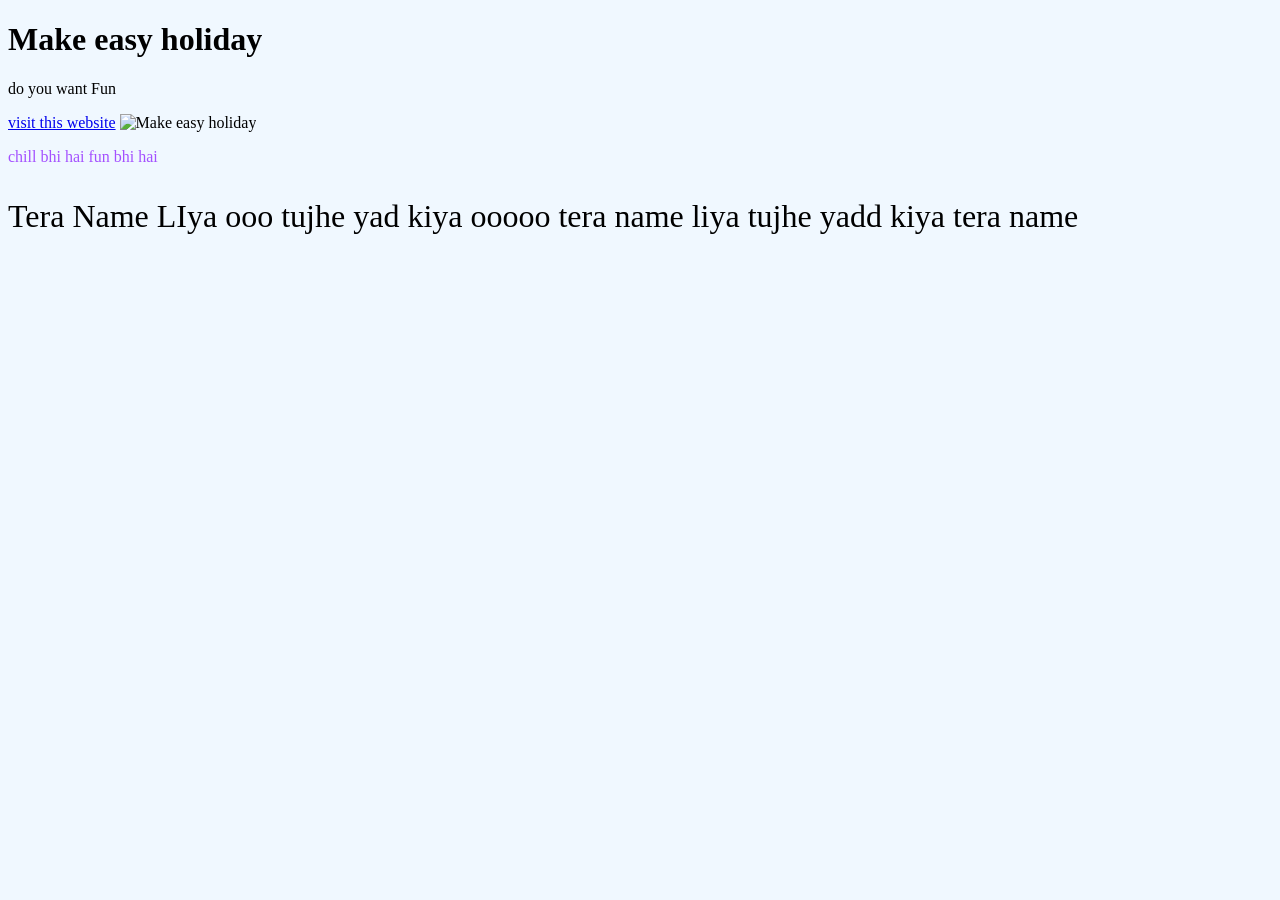
==== index.html @ 83a59429 "Rename Index.html to index.html" ====
<!DOCTYPE html>
<html lang="en-Us">
    <title>
        Make Easy Holiday
    </title>
    <body style="background-color:aliceblue;" >
        <h1>Make easy holiday</h1>
        <p>do you want Fun </p>
        <a href="http://www.google.com">visit this website</a>
        <img src="Makeeasyholiday.png" alt="Make easy holiday" width="500px" height="500px">
        <p title="Puchi" style="color:rgba(128, 0, 255, 0.674)",fornt > chill bhi hai fun bhi hai </p>
        <p style="font-size: xx-large;" , "background-color:pink;","font-color:yellow"> Tera Name LIya ooo tujhe yad kiya ooooo tera name liya tujhe yadd kiya tera name</p>
    </body>
</html>
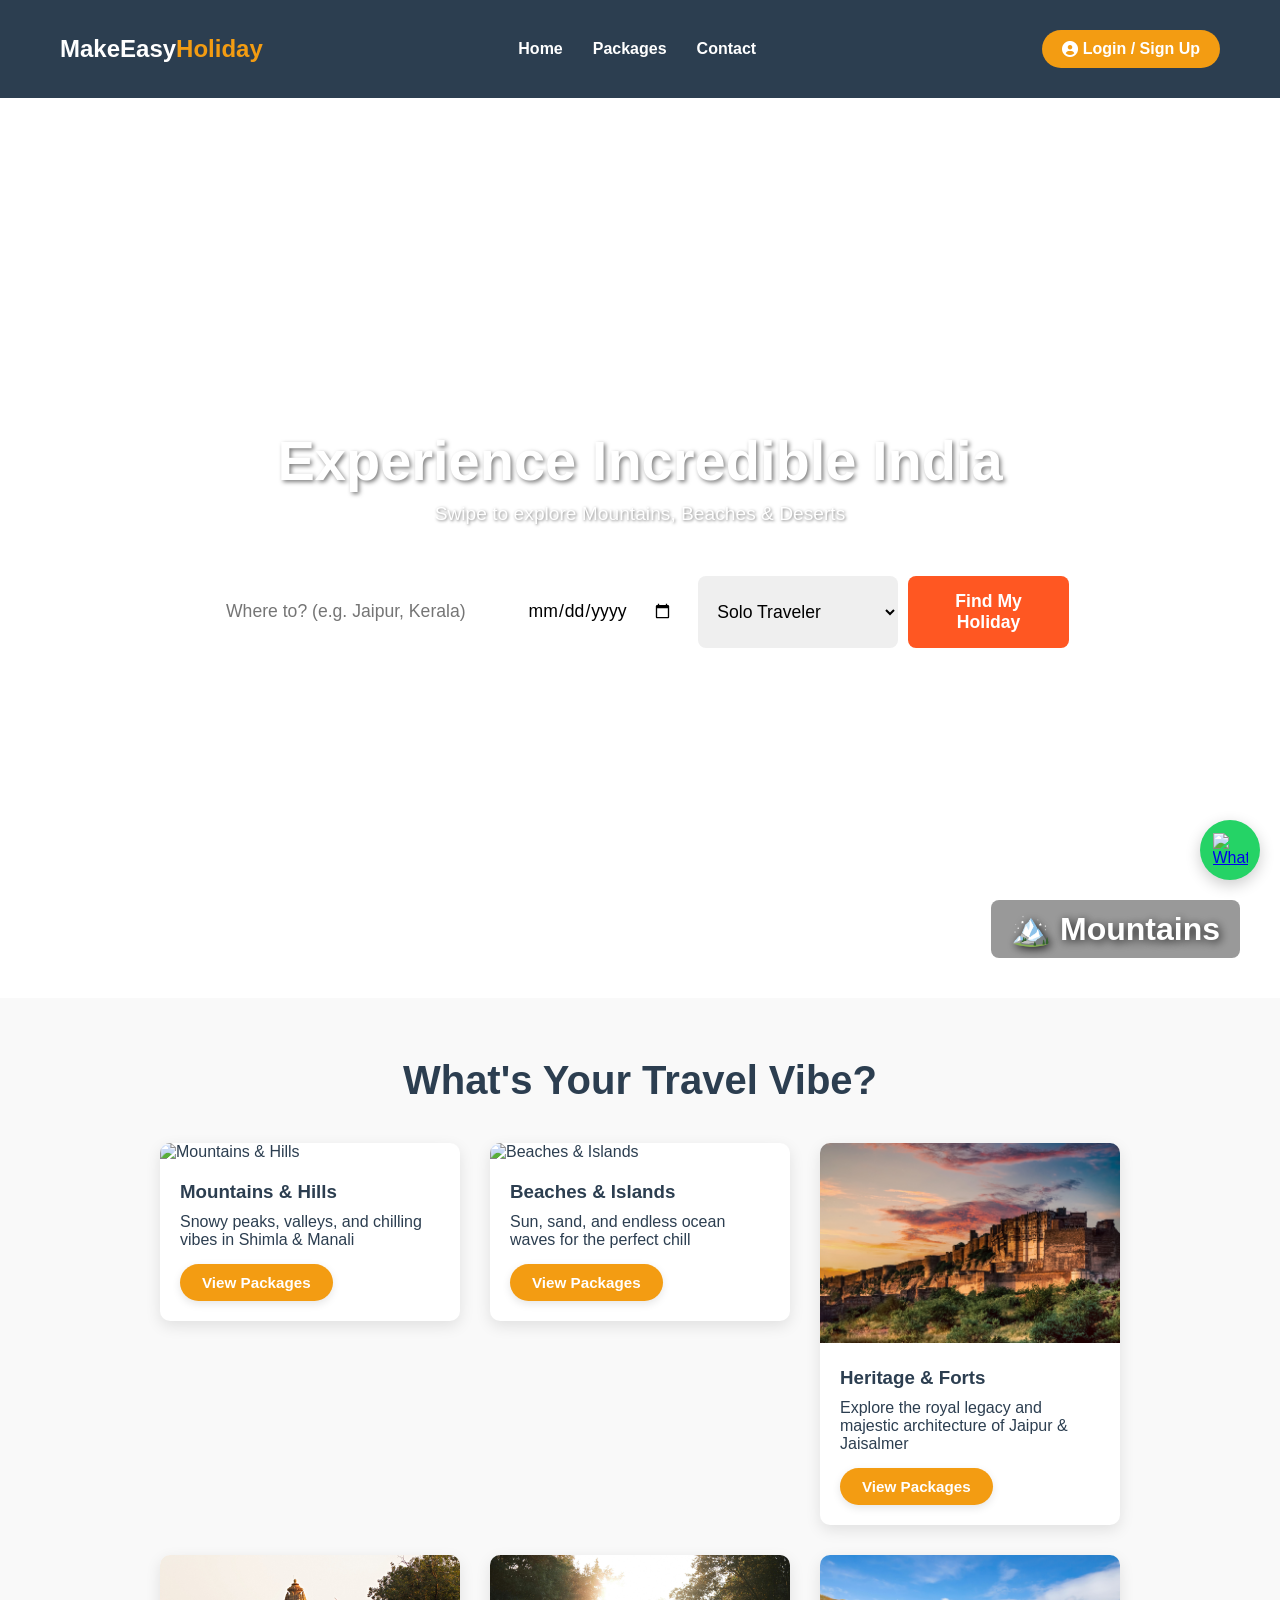
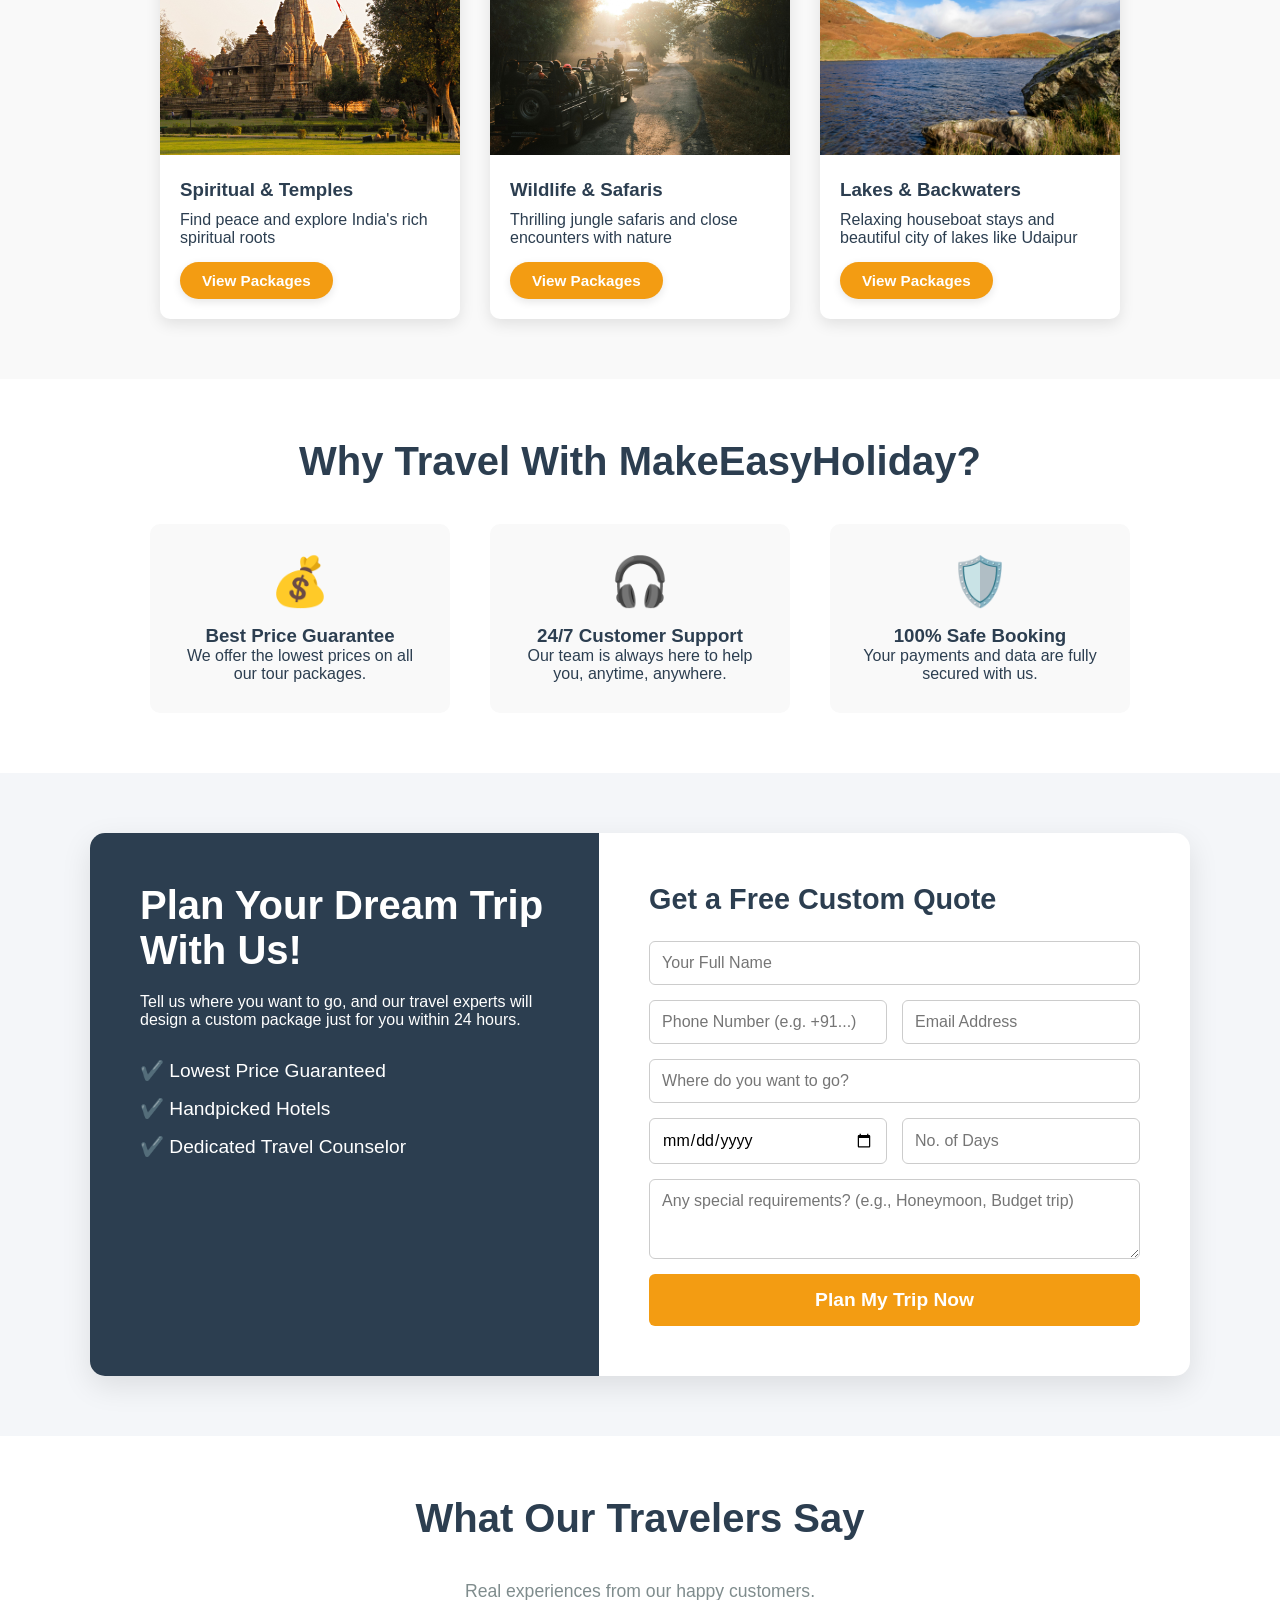
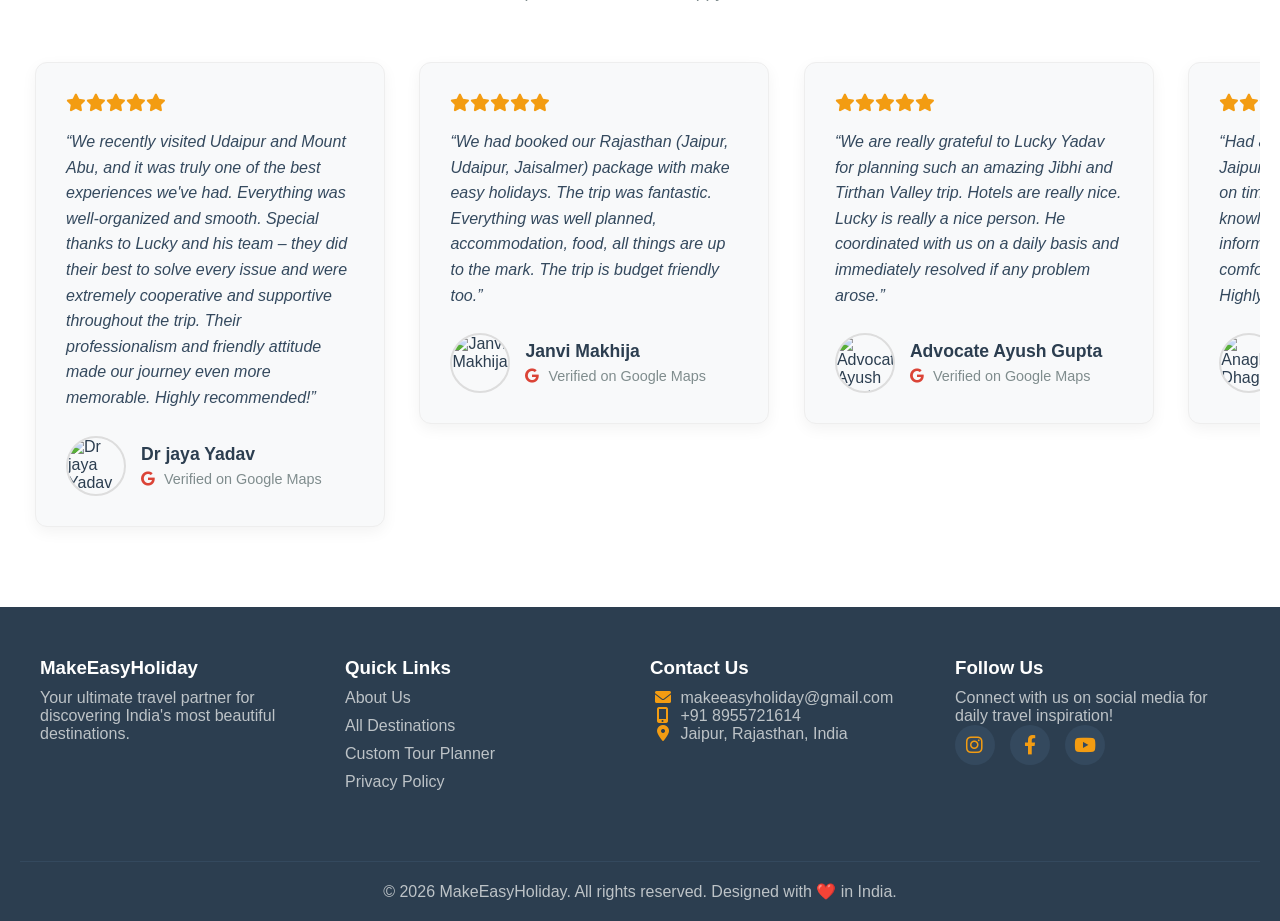
==== commit c8d50374: "Set homepage as index" ====
--- a/index.html
+++ b/index.html
@@ -1,14 +1,193 @@
-<!DOCTYPE html>
-<html lang="en-Us">
-    <title>
-        Make Easy Holiday
-    </title>
-    <body style="background-color:aliceblue;" >
-        <h1>Make easy holiday</h1>
-        <p>do you want Fun </p>
-        <a href="http://www.google.com">visit this website</a>
-        <img src="Makeeasyholiday.png" alt="Make easy holiday" width="500px" height="500px">
-        <p title="Puchi" style="color:rgba(128, 0, 255, 0.674)",fornt > chill bhi hai fun bhi hai </p>
-        <p style="font-size: xx-large;" , "background-color:pink;","font-color:yellow"> Tera Name LIya ooo tujhe yad kiya ooooo tera name liya tujhe yadd kiya tera name</p>
-    </body>
-</html>+<!DOCTYPE html>
+<html lang="en">
+  <head>
+    <meta charset="UTF-8" />
+    <meta name="viewport" content="width=device-width, initial-scale=1.0" />
+    <title>MakeEasyHoliday - Your Dream Vacation</title>
+    <link rel="stylesheet" href="makeeasyholidayHomePage.css" />
+    <link rel="stylesheet" href="https://cdnjs.cloudflare.com/ajax/libs/font-awesome/6.0.0/css/all.min.css" />
+  </head>
+  <body>
+    <header class="navbar">
+      <nav class="navbar" aria-label="Main Navigation">
+        <a href="makeeasyholidayHomePage.html" class="logo">
+          <h2></h2>
+        </a>
+
+        <div class="nav-links" id="nav-links"></div>
+
+        <div class="nav-auth">
+          <a href="#login-modal" class="login-btn">
+            <i class="fas fa-user-circle"></i>
+            <span></span>
+          </a>
+        </div>
+      </nav>
+    </header>
+
+    <main>
+      <section class="hero-section">
+        <div class="video-overlay fixed-overlay">
+          <h1 id="hero-title"></h1>
+          <p id="hero-subtitle"></p>
+
+          <form class="glass-form" id="hero-search-form">
+            <input type="text" id="hero-destination" required />
+            <input type="date" id="hero-date" required />
+            <select id="hero-traveler"></select>
+            <button type="button" id="hero-submit-button"></button>
+          </form>
+        </div>
+
+        <div class="slider-container" id="hero-slider"></div>
+      </section>
+
+      <section class="destinations" id="packages-section">
+        <h2 class="section-title" id="destinations-title"></h2>
+        <div class="card-container" id="destinations-container"></div>
+      </section>
+
+      <section class="features">
+        <h2 class="section-title" id="features-title"></h2>
+        <div class="features-grid" id="features-container"></div>
+      </section>
+
+      <section class="lead-magnet">
+        <div class="lead-container">
+          <div class="lead-text">
+            <h2 id="lead-title"></h2>
+            <p id="lead-description"></p>
+            <ul id="lead-benefits"></ul>
+          </div>
+
+          <div class="lead-form-box">
+            <h3 id="lead-form-title"></h3>
+            <form class="custom-quote-form">
+              <input type="text" id="lead-name" required />
+
+              <div class="input-row">
+                <input type="tel" id="lead-phone" required />
+                <input type="email" id="lead-email" required />
+              </div>
+
+              <input type="text" id="lead-destination" required />
+
+              <div class="input-row">
+                <input type="date" id="lead-date" required />
+                <input type="number" id="lead-days" min="1" required />
+              </div>
+
+              <textarea rows="3" id="lead-requirements"></textarea>
+
+              <button type="button" class="submit-lead-btn" id="lead-submit-button"></button>
+            </form>
+          </div>
+        </div>
+      </section>
+
+      <section class="testimonials">
+        <h2 class="section-title" id="testimonials-title"></h2>
+        <p class="section-subtitle" id="testimonials-subtitle"></p>
+
+        <div class="marquee-container">
+          <div class="marquee-track" id="testimonials-container"></div>
+        </div>
+      </section>
+    </main>
+
+    <footer class="footer" id="contact-section">
+      <div class="footer-columns">
+        <div class="footer-col" id="footer-about"></div>
+        <div class="footer-col" id="footer-links"></div>
+        <div class="footer-col" id="footer-contact"></div>
+        <div class="footer-col social-links" id="footer-social"></div>
+      </div>
+
+      <div class="footer-bottom">
+        <p id="footer-copyright"></p>
+      </div>
+    </footer>
+
+    <a href="https://wa.me/919876543210?text=Hi!%20I%20want%20to%20plan%20a%20trip." target="_blank" class="whatsapp-btn" aria-label="Contact on WhatsApp">
+      <img src="https://upload.wikimedia.org/wikipedia/commons/6/6b/WhatsApp.svg" alt="WhatsApp" />
+    </a>
+
+    <div id="login-modal" class="modal">
+      <div class="modal-content">
+        <a href="#" class="close-btn" aria-label="Close modal">&times;</a>
+
+        <div class="modal-header">
+          <h2 id="login-title"></h2>
+          <p id="login-subtitle"></p>
+        </div>
+
+        <form class="login-form">
+          <div class="input-group">
+            <i class="fas fa-envelope"></i>
+            <input type="email" id="login-email" required />
+          </div>
+          <div class="input-group">
+            <i class="fas fa-lock"></i>
+            <input type="password" id="login-password" required />
+          </div>
+
+          <button type="submit" class="submit-login-btn" id="login-submit-button"></button>
+        </form>
+
+        <p class="signup-link" id="login-signup-link"></p>
+      </div>
+    </div>
+
+    <div id="signup-modal" class="modal">
+      <div class="modal-content modal-content--signup">
+        <a href="#" class="close-btn" aria-label="Close modal">&times;</a>
+
+        <div class="modal-header">
+          <h2 id="signup-title"></h2>
+          <p id="signup-subtitle"></p>
+        </div>
+
+        <form class="login-form">
+          <div class="input-group">
+            <i class="fas fa-user"></i>
+            <input type="text" id="signup-name" required />
+          </div>
+
+          <div class="otp-row">
+            <div class="input-group input-group--compact">
+              <i class="fas fa-envelope"></i>
+              <input type="email" id="signup-email" required />
+            </div>
+            <button type="button" class="verify-btn" id="signup-email-otp"></button>
+          </div>
+
+          <div class="otp-row">
+            <div class="input-group input-group--compact">
+              <i class="fas fa-mobile-alt"></i>
+              <input type="tel" id="signup-phone" required />
+            </div>
+            <button type="button" class="verify-btn" id="signup-phone-otp"></button>
+          </div>
+
+          <div class="input-group">
+            <i class="fas fa-check-circle"></i>
+            <input type="text" id="signup-otp" required />
+          </div>
+
+          <div class="input-group">
+            <i class="fas fa-lock"></i>
+            <input type="password" id="signup-password" required />
+          </div>
+
+          <button type="submit" class="submit-login-btn" id="signup-submit-button"></button>
+        </form>
+
+        <p class="signup-link" id="signup-login-link"></p>
+      </div>
+    </div>
+
+    <script src="utils.js"></script>
+    <script src="makeeasyholiday_labels.js"></script>
+    <script src="makeeasyholidayHomePage.js"></script>
+  </body>
+</html>
--- a/makeeasyholidayHomePage.css
+++ b/makeeasyholidayHomePage.css
@@ -0,0 +1,831 @@
+:root {
+  --primary-dark: #2c3e50;
+  --primary-accent: #f39c12;
+  --primary-accent-dark: #e67e22;
+  --surface-light: #f9f9f9;
+  --surface-muted: #f4f6f9;
+  --text-dark: #2c3e50;
+  --text-soft: #7f8c8d;
+  --white: #ffffff;
+}
+
+* {
+  box-sizing: border-box;
+  margin: 0;
+  padding: 0;
+  font-family: Arial, sans-serif;
+}
+
+html {
+  scroll-behavior: smooth;
+}
+
+body {
+  background: var(--white);
+  color: var(--text-dark);
+}
+
+.navbar {
+  display: flex;
+  justify-content: space-between;
+  align-items: center;
+  width: 100%;
+  padding: 15px 30px;
+  background-color: var(--primary-dark);
+}
+
+.logo {
+  text-decoration: none;
+}
+
+.logo h2 {
+  color: var(--white);
+}
+
+.logo span {
+  color: var(--primary-accent);
+}
+
+.nav-links {
+  display: flex;
+  align-items: center;
+  gap: 30px;
+}
+
+.nav-links a {
+  color: var(--white);
+  font-size: 1rem;
+  font-weight: 600;
+  text-decoration: none;
+  transition: color 0.3s ease;
+}
+
+.nav-links a:hover {
+  color: var(--primary-accent);
+}
+
+.nav-auth {
+  margin-left: 30px;
+}
+
+.login-btn {
+  display: inline-flex;
+  align-items: center;
+  gap: 5px;
+  padding: 10px 20px;
+  border: none;
+  border-radius: 25px;
+  background-color: var(--primary-accent);
+  color: var(--white);
+  font-size: 1rem;
+  font-weight: 600;
+  text-decoration: none;
+  cursor: pointer;
+  transition: all 0.3s ease;
+}
+
+.login-btn:hover {
+  background-color: var(--primary-accent-dark);
+  transform: translateY(-2px);
+  box-shadow: 0 4px 10px rgba(243, 156, 18, 0.3);
+}
+
+.hero-section {
+  position: relative;
+  display: flex;
+  align-items: center;
+  justify-content: center;
+  width: 100%;
+  height: 100vh;
+  overflow: hidden;
+}
+
+.fixed-overlay {
+  position: absolute;
+  z-index: 10;
+  width: 90%;
+  max-width: 900px;
+  text-align: center;
+  color: var(--white);
+  pointer-events: none;
+}
+
+.fixed-overlay form {
+  pointer-events: auto;
+}
+
+.video-overlay h1 {
+  font-size: 3.5rem;
+  margin-bottom: 10px;
+  text-shadow: 2px 2px 4px rgba(0, 0, 0, 0.5);
+}
+
+.video-overlay p {
+  font-size: 1.2rem;
+  margin-bottom: 30px;
+  text-shadow: 1px 1px 3px rgba(0, 0, 0, 0.5);
+}
+
+.glass-form {
+  display: flex;
+  gap: 10px;
+  padding: 20px;
+  border: 1px solid rgba(255, 255, 255, 0.3);
+  border-radius: 12px;
+  background: rgba(255, 255, 255, 0.15);
+  backdrop-filter: blur(10px);
+  -webkit-backdrop-filter: blur(10px);
+}
+
+.glass-form input,
+.glass-form select,
+.glass-form button {
+  padding: 15px;
+  border: none;
+  border-radius: 8px;
+  font-size: 1.1rem;
+}
+
+.glass-form input[type="text"] {
+  flex: 2;
+}
+
+.glass-form button {
+  flex: 1;
+  background-color: #ff5722;
+  color: var(--white);
+  font-weight: bold;
+  cursor: pointer;
+  transition: background-color 0.3s ease;
+}
+
+.glass-form button:hover {
+  background-color: #e64a19;
+}
+
+.slider-container {
+  position: absolute;
+  inset: 0;
+  display: flex;
+  overflow-x: auto;
+  scroll-snap-type: x mandatory;
+  scroll-behavior: smooth;
+  -webkit-overflow-scrolling: touch;
+  scrollbar-width: none;
+}
+
+.slider-container::-webkit-scrollbar {
+  display: none;
+}
+
+.slide {
+  position: relative;
+  flex: 0 0 100%;
+  height: 100%;
+  scroll-snap-align: start;
+}
+
+.bg-video {
+  width: 100%;
+  height: 100%;
+  object-fit: cover;
+  transform: translateZ(0);
+}
+
+.slide-theme-name {
+  position: absolute;
+  right: 40px;
+  bottom: 40px;
+  padding: 10px 20px;
+  border-radius: 8px;
+  background: rgba(0, 0, 0, 0.4);
+  color: var(--white);
+  font-size: 2rem;
+  text-shadow: 2px 2px 10px rgba(0, 0, 0, 0.8);
+  backdrop-filter: blur(5px);
+}
+
+.destinations,
+.features,
+.testimonials {
+  padding: 60px 20px;
+  text-align: center;
+}
+
+.destinations {
+  background-color: var(--surface-light);
+}
+
+.features {
+  background-color: var(--white);
+}
+
+.testimonials {
+  background-color: var(--white);
+}
+
+.section-title {
+  margin-bottom: 40px;
+  color: var(--primary-dark);
+  font-size: 2.5rem;
+}
+
+.section-subtitle {
+  margin-bottom: 40px;
+  color: var(--text-soft);
+  font-size: 1.1rem;
+}
+
+.card-container {
+  display: flex;
+  justify-content: center;
+  gap: 30px;
+  flex-wrap: wrap;
+}
+
+.card-link {
+  display: block;
+  color: inherit;
+  text-decoration: none;
+}
+
+.card {
+  width: 300px;
+  overflow: hidden;
+  border-radius: 10px;
+  background-color: var(--white);
+  box-shadow: 0 5px 15px rgba(0, 0, 0, 0.1);
+  text-align: left;
+  transition: transform 0.3s ease, box-shadow 0.3s ease;
+}
+
+.card:hover {
+  transform: translateY(-10px);
+  box-shadow: 0 15px 30px rgba(0, 0, 0, 0.2);
+}
+
+.card img {
+  width: 100%;
+  height: 200px;
+  object-fit: cover;
+  transition: transform 0.3s ease;
+}
+
+.card:hover img {
+  transform: scale(1.1);
+}
+
+.card-info {
+  padding: 20px;
+}
+
+.card-info h3 {
+  margin-bottom: 10px;
+  color: var(--primary-dark);
+}
+
+.card-btn {
+  display: inline-block;
+  margin-top: 15px;
+  padding: 10px 22px;
+  border: none;
+  border-radius: 25px;
+  background-color: var(--primary-accent);
+  color: var(--white);
+  font-size: 0.95rem;
+  font-weight: bold;
+  text-decoration: none;
+  cursor: pointer;
+  transition: all 0.3s ease;
+  box-shadow: 0 3px 8px rgba(0, 0, 0, 0.1);
+}
+
+.card-btn:hover {
+  background-color: var(--primary-accent-dark);
+  transform: translateY(-3px);
+  box-shadow: 0 6px 15px rgba(243, 156, 18, 0.4);
+}
+
+.features-grid {
+  display: flex;
+  justify-content: center;
+  gap: 40px;
+  flex-wrap: wrap;
+  max-width: 1200px;
+  margin: 0 auto;
+}
+
+.feature-box {
+  width: 300px;
+  padding: 30px;
+  border-radius: 10px;
+  background-color: var(--surface-light);
+  transition: transform 0.3s ease, box-shadow 0.3s ease;
+}
+
+.feature-box:hover {
+  transform: translateY(-10px);
+  box-shadow: 0 15px 30px rgba(0, 0, 0, 0.15);
+}
+
+.icon {
+  display: block;
+  margin-bottom: 15px;
+  font-size: 3rem;
+}
+
+.lead-magnet {
+  padding: 60px 20px;
+  background-color: var(--surface-muted);
+}
+
+.lead-container {
+  display: flex;
+  max-width: 1100px;
+  margin: 0 auto;
+  overflow: hidden;
+  border-radius: 15px;
+  background-color: var(--white);
+  box-shadow: 0 10px 30px rgba(0, 0, 0, 0.1);
+}
+
+.lead-text {
+  flex: 1;
+  padding: 50px;
+  color: var(--white);
+  background-color: var(--primary-dark);
+}
+
+.lead-text h2 {
+  margin-bottom: 20px;
+  font-size: 2.5rem;
+}
+
+.lead-text ul {
+  margin-top: 30px;
+  list-style: none;
+}
+
+.lead-text li {
+  margin-bottom: 15px;
+  font-size: 1.2rem;
+}
+
+.lead-form-box {
+  flex: 1.2;
+  padding: 50px;
+}
+
+.lead-form-box h3 {
+  margin-bottom: 25px;
+  color: var(--primary-dark);
+  font-size: 1.8rem;
+}
+
+.custom-quote-form {
+  display: flex;
+  flex-direction: column;
+  gap: 15px;
+}
+
+.input-row {
+  display: flex;
+  gap: 15px;
+}
+
+.custom-quote-form input,
+.custom-quote-form textarea {
+  width: 100%;
+  padding: 12px;
+  border: 1px solid #ccc;
+  border-radius: 6px;
+  font-size: 1rem;
+}
+
+.submit-lead-btn {
+  padding: 15px;
+  border: none;
+  border-radius: 6px;
+  background-color: var(--primary-accent);
+  color: var(--white);
+  font-size: 1.2rem;
+  font-weight: bold;
+  cursor: pointer;
+  transition: background-color 0.3s;
+}
+
+.submit-lead-btn:hover {
+  background-color: #d68910;
+}
+
+.marquee-container {
+  width: 100%;
+  padding: 20px 0;
+  overflow: hidden;
+  white-space: nowrap;
+}
+
+.marquee-track {
+  display: inline-block;
+  animation: scroll-left 40s linear infinite;
+}
+
+.marquee-track:hover {
+  animation-play-state: paused;
+}
+
+.review-card {
+  display: inline-block;
+  width: 350px;
+  margin: 0 15px;
+  padding: 30px;
+  border: 1px solid #eee;
+  border-radius: 12px;
+  background: #f8f9fa;
+  box-shadow: 0 5px 15px rgba(0, 0, 0, 0.05);
+  text-align: left;
+  vertical-align: top;
+  white-space: normal;
+  transition: transform 0.3s ease, box-shadow 0.3s ease;
+}
+
+.review-card:hover {
+  transform: translateY(-5px);
+  box-shadow: 0 8px 25px rgba(0, 0, 0, 0.1);
+}
+
+.stars {
+  margin-bottom: 15px;
+  color: var(--primary-accent);
+  font-size: 1.1rem;
+}
+
+.review-card p {
+  margin-bottom: 25px;
+  color: #34495e;
+  font-style: italic;
+  line-height: 1.6;
+}
+
+.reviewer {
+  display: flex;
+  align-items: center;
+  gap: 15px;
+}
+
+.reviewer img {
+  width: 60px;
+  height: 60px;
+  border: 2px solid #ddd;
+  border-radius: 50%;
+  object-fit: cover;
+}
+
+.reviewer-info h4 {
+  margin: 0 0 5px 0;
+  color: var(--primary-dark);
+  font-size: 1.1rem;
+}
+
+.reviewer-info span {
+  font-size: 0.9rem;
+  color: var(--text-soft);
+}
+
+@keyframes scroll-left {
+  0% {
+    transform: translateX(0);
+  }
+  100% {
+    transform: translateX(-50%);
+  }
+}
+
+.modal {
+  position: fixed;
+  inset: 0;
+  z-index: 1000;
+  display: flex;
+  align-items: center;
+  justify-content: center;
+  background: rgba(0, 0, 0, 0.7);
+  opacity: 0;
+  visibility: hidden;
+  transition: opacity 0.3s ease;
+}
+
+.modal:target {
+  opacity: 1;
+  visibility: visible;
+}
+
+.modal-content {
+  position: relative;
+  width: 90%;
+  max-width: 400px;
+  padding: 40px;
+  border-radius: 15px;
+  background: var(--white);
+  box-shadow: 0 10px 30px rgba(0, 0, 0, 0.2);
+  text-align: center;
+  transform: translateY(-50px);
+  transition: transform 0.3s ease;
+}
+
+.modal:target .modal-content {
+  transform: translateY(0);
+}
+
+.modal-content--signup {
+  max-width: 450px;
+}
+
+.close-btn {
+  position: absolute;
+  top: 15px;
+  right: 20px;
+  color: #7f8c8d;
+  font-size: 1.8rem;
+  font-weight: bold;
+  text-decoration: none;
+  transition: color 0.3s ease;
+}
+
+.close-btn:hover {
+  color: #e74c3c;
+}
+
+.modal-header h2 {
+  margin-bottom: 10px;
+  color: var(--primary-dark);
+}
+
+.modal-header p {
+  margin-bottom: 25px;
+  color: var(--text-soft);
+}
+
+.input-group {
+  position: relative;
+  margin-bottom: 20px;
+}
+
+.input-group.input-group--compact {
+  margin-bottom: 0;
+  flex: 1;
+}
+
+.input-group i {
+  position: absolute;
+  left: 15px;
+  top: 50%;
+  transform: translateY(-50%);
+  color: #95a5a6;
+}
+
+.input-group input {
+  width: 100%;
+  padding: 12px 15px 12px 40px;
+  border: 1px solid #ddd;
+  border-radius: 8px;
+  font-size: 1rem;
+}
+
+.input-group input:focus {
+  border-color: var(--primary-accent);
+  outline: none;
+}
+
+.submit-login-btn {
+  width: 100%;
+  margin-bottom: 20px;
+  padding: 12px;
+  border: none;
+  border-radius: 8px;
+  background: var(--primary-accent);
+  color: var(--white);
+  font-size: 1.1rem;
+  font-weight: bold;
+  cursor: pointer;
+  transition: background 0.3s ease;
+}
+
+.submit-login-btn:hover {
+  background: var(--primary-accent-dark);
+}
+
+.otp-row {
+  display: flex;
+  gap: 10px;
+  margin-bottom: 20px;
+}
+
+.verify-btn {
+  padding: 0 15px;
+  border: none;
+  border-radius: 8px;
+  background-color: var(--primary-dark);
+  color: var(--white);
+  font-size: 0.9rem;
+  font-weight: 600;
+  cursor: pointer;
+  white-space: nowrap;
+  transition: background 0.3s ease;
+}
+
+.verify-btn:hover {
+  background-color: #27ae60;
+}
+
+.signup-link {
+  color: var(--text-soft);
+  font-size: 0.9rem;
+}
+
+.signup-link a {
+  color: #2980b9;
+  font-weight: bold;
+  text-decoration: none;
+}
+
+.footer {
+  padding: 50px 20px 20px;
+  background-color: var(--primary-dark);
+  color: #bdc3c7;
+}
+
+.footer-columns {
+  display: flex;
+  justify-content: space-between;
+  flex-wrap: wrap;
+  gap: 20px;
+  max-width: 1200px;
+  margin: 0 auto;
+}
+
+.footer-col {
+  flex: 1;
+  min-width: 200px;
+  margin-bottom: 20px;
+}
+
+.footer-col h3 {
+  margin-bottom: 10px;
+  color: var(--white);
+}
+
+.footer-col a {
+  display: block;
+  margin-bottom: 10px;
+  color: #bdc3c7;
+  text-decoration: none;
+  transition: color 0.3s ease;
+}
+
+.footer-col a:hover {
+  color: var(--primary-accent);
+}
+
+.footer-col i {
+  width: 25px;
+  margin-right: 1px;
+  color: var(--primary-accent);
+  text-align: center;
+}
+
+.social-icons {
+  display: flex;
+  gap: 15px;
+}
+
+.social-icons a {
+  display: flex;
+  align-items: center;
+  justify-content: center;
+  width: 40px;
+  height: 40px;
+  border-radius: 50%;
+  background-color: #34495e;
+  color: var(--white) !important;
+  font-size: 1.2rem;
+  transition: all 0.3s ease;
+}
+
+.social-icons a:hover {
+  transform: translateY(-5px);
+}
+
+.social-icons .insta:hover {
+  background: linear-gradient(45deg, #f09433 0%, #e6683c 25%, #dc2743 50%, #cc2366 75%, #bc1888 100%);
+}
+
+.social-icons .fb:hover {
+  background-color: #1877f2;
+}
+
+.social-icons .yt:hover {
+  background-color: #ff0000;
+}
+
+.footer-bottom {
+  margin-top: 40px;
+  padding-top: 20px;
+  border-top: 1px solid #34495e;
+  text-align: center;
+}
+
+.whatsapp-btn {
+  position: fixed;
+  right: 20px;
+  bottom: 20px;
+  z-index: 1000;
+  display: flex;
+  align-items: center;
+  justify-content: center;
+  width: 60px;
+  height: 60px;
+  border-radius: 50%;
+  background-color: #25d366;
+  box-shadow: 0 5px 15px rgba(0, 0, 0, 0.2);
+  transition: transform 0.3s;
+}
+
+.whatsapp-btn:hover {
+  transform: scale(1.1);
+}
+
+.whatsapp-btn img {
+  width: 35px;
+}
+
+@media (max-width: 768px) {
+  .navbar {
+    flex-direction: column;
+    gap: 15px;
+    padding: 15px;
+  }
+
+  .nav-links {
+    flex-wrap: wrap;
+    justify-content: center;
+    gap: 15px;
+  }
+
+  .nav-auth {
+    display: flex;
+    justify-content: center;
+    margin-left: 0;
+    width: 100%;
+  }
+
+  .video-overlay h1 {
+    font-size: 2rem;
+  }
+
+  .section-title {
+    font-size: 1.8rem;
+  }
+
+  .glass-form {
+    flex-direction: column;
+    width: 100%;
+    padding: 20px;
+  }
+
+  .glass-form input,
+  .glass-form select,
+  .glass-form button {
+    width: 100%;
+    box-sizing: border-box;
+    margin-bottom: 15px;
+  }
+
+  .lead-container {
+    flex-direction: column;
+  }
+
+  .input-row {
+    flex-direction: column;
+  }
+
+  .features-grid {
+    flex-direction: column;
+    align-items: center;
+    text-align: center;
+  }
+
+  .footer-columns {
+    flex-direction: column;
+    align-items: center;
+    text-align: center;
+  }
+
+  .footer-col {
+    width: 100%;
+    margin-bottom: 20px;
+  }
+
+  .social-icons {
+    justify-content: center;
+  }
+}
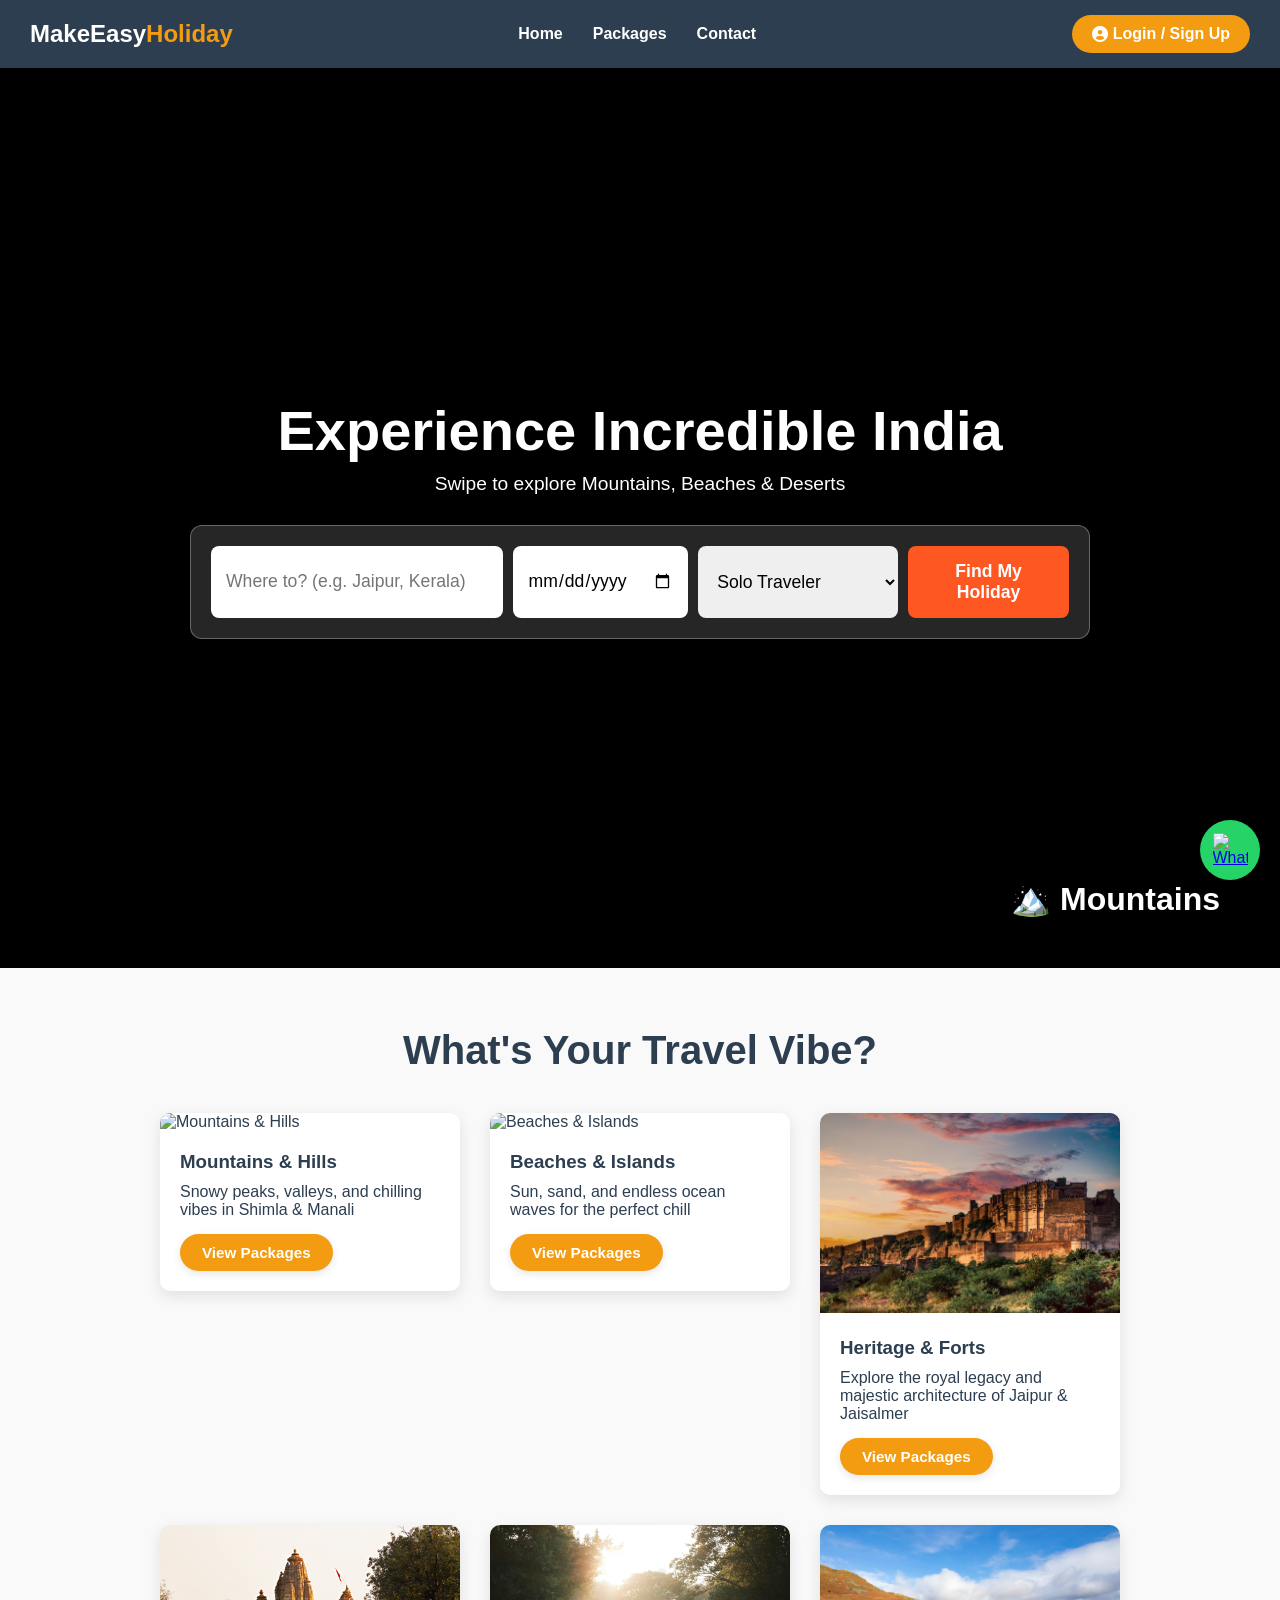
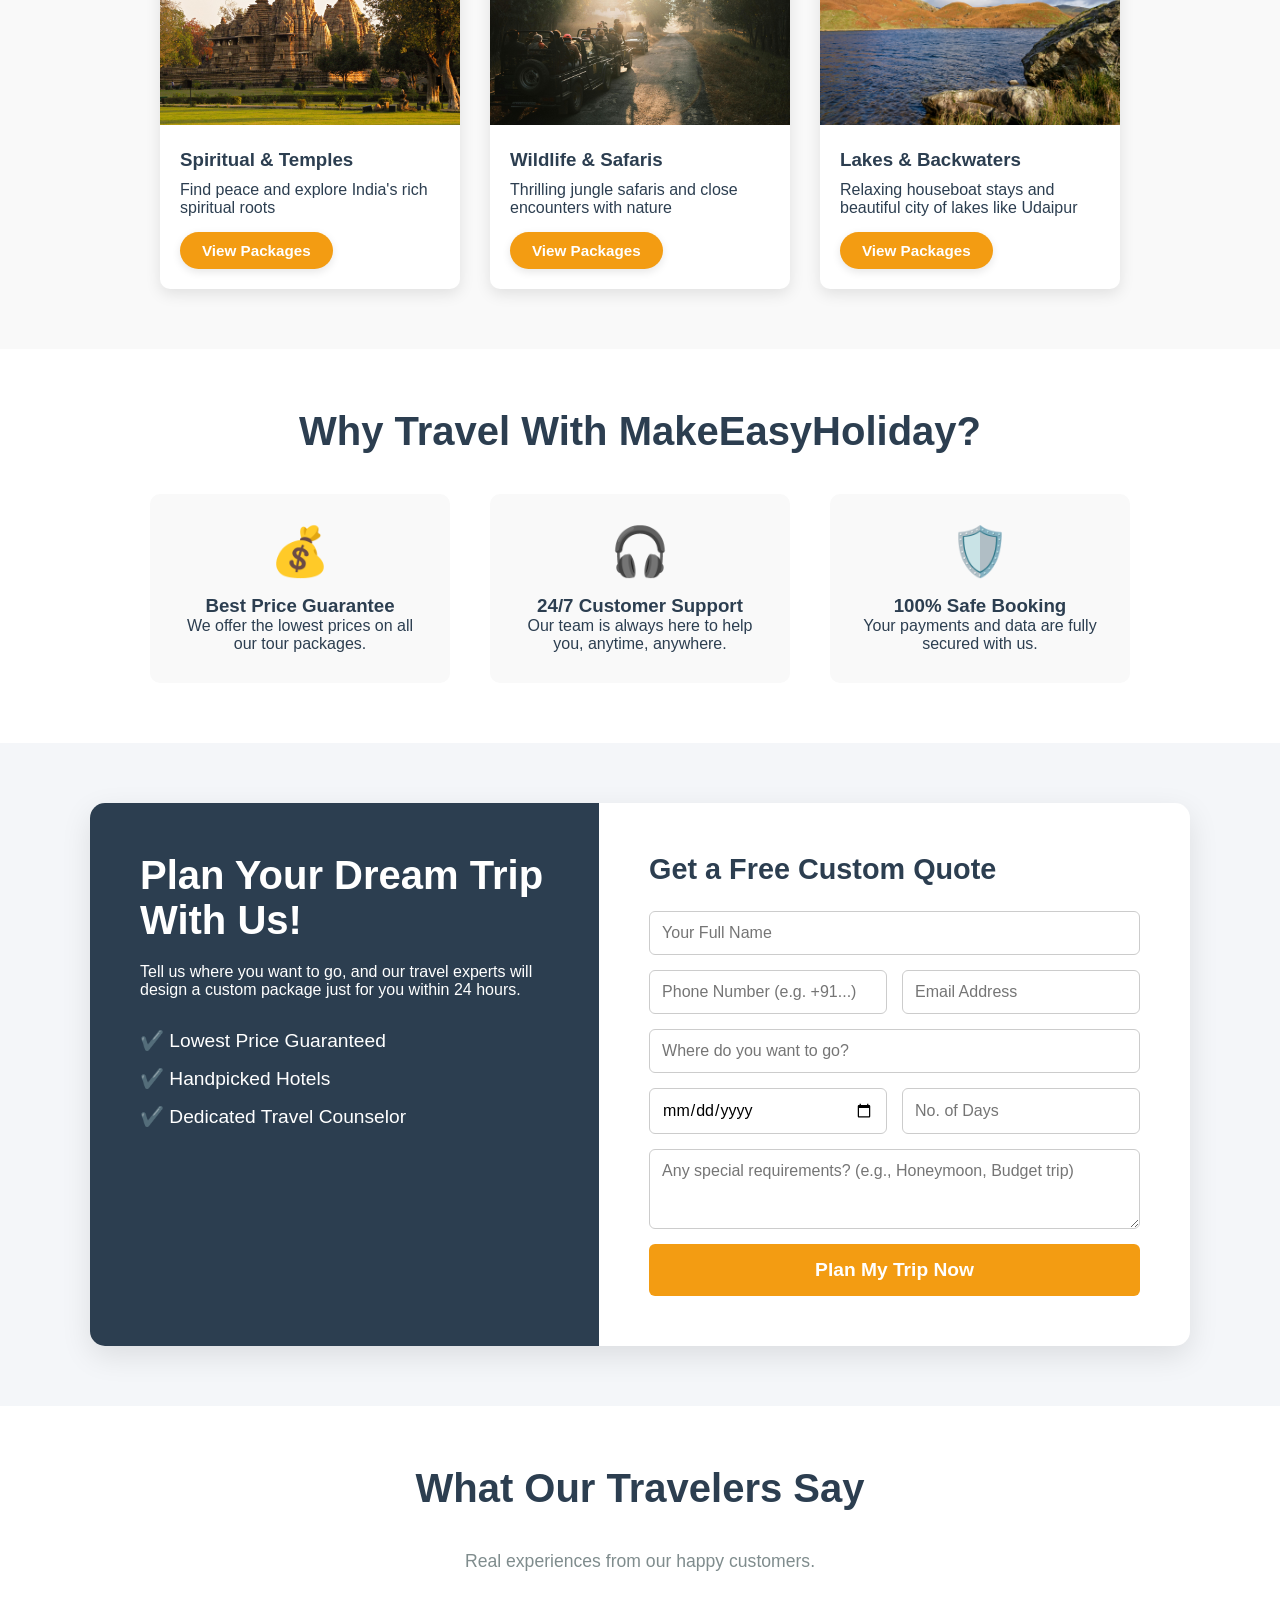
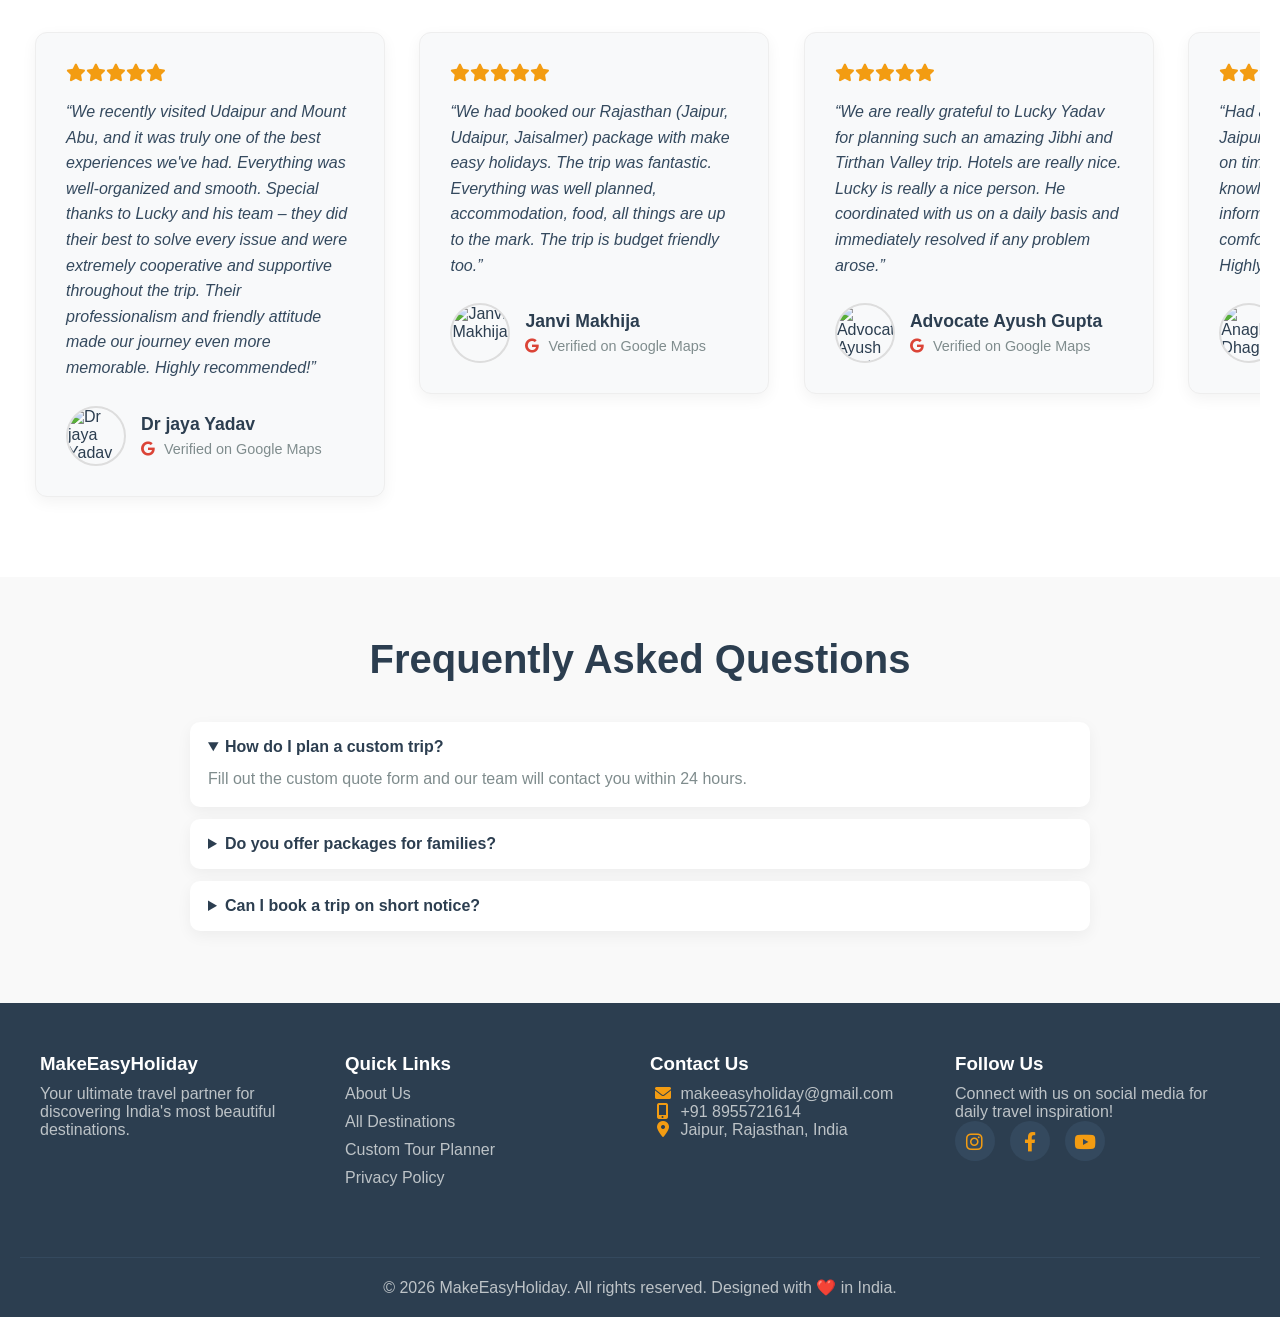
==== commit 19c1270b: "Complete migration to modular architecture" ====
--- a/index.html
+++ b/index.html
@@ -8,186 +8,7 @@
     <link rel="stylesheet" href="https://cdnjs.cloudflare.com/ajax/libs/font-awesome/6.0.0/css/all.min.css" />
   </head>
   <body>
-    <header class="navbar">
-      <nav class="navbar" aria-label="Main Navigation">
-        <a href="makeeasyholidayHomePage.html" class="logo">
-          <h2></h2>
-        </a>
-
-        <div class="nav-links" id="nav-links"></div>
-
-        <div class="nav-auth">
-          <a href="#login-modal" class="login-btn">
-            <i class="fas fa-user-circle"></i>
-            <span></span>
-          </a>
-        </div>
-      </nav>
-    </header>
-
-    <main>
-      <section class="hero-section">
-        <div class="video-overlay fixed-overlay">
-          <h1 id="hero-title"></h1>
-          <p id="hero-subtitle"></p>
-
-          <form class="glass-form" id="hero-search-form">
-            <input type="text" id="hero-destination" required />
-            <input type="date" id="hero-date" required />
-            <select id="hero-traveler"></select>
-            <button type="button" id="hero-submit-button"></button>
-          </form>
-        </div>
-
-        <div class="slider-container" id="hero-slider"></div>
-      </section>
-
-      <section class="destinations" id="packages-section">
-        <h2 class="section-title" id="destinations-title"></h2>
-        <div class="card-container" id="destinations-container"></div>
-      </section>
-
-      <section class="features">
-        <h2 class="section-title" id="features-title"></h2>
-        <div class="features-grid" id="features-container"></div>
-      </section>
-
-      <section class="lead-magnet">
-        <div class="lead-container">
-          <div class="lead-text">
-            <h2 id="lead-title"></h2>
-            <p id="lead-description"></p>
-            <ul id="lead-benefits"></ul>
-          </div>
-
-          <div class="lead-form-box">
-            <h3 id="lead-form-title"></h3>
-            <form class="custom-quote-form">
-              <input type="text" id="lead-name" required />
-
-              <div class="input-row">
-                <input type="tel" id="lead-phone" required />
-                <input type="email" id="lead-email" required />
-              </div>
-
-              <input type="text" id="lead-destination" required />
-
-              <div class="input-row">
-                <input type="date" id="lead-date" required />
-                <input type="number" id="lead-days" min="1" required />
-              </div>
-
-              <textarea rows="3" id="lead-requirements"></textarea>
-
-              <button type="button" class="submit-lead-btn" id="lead-submit-button"></button>
-            </form>
-          </div>
-        </div>
-      </section>
-
-      <section class="testimonials">
-        <h2 class="section-title" id="testimonials-title"></h2>
-        <p class="section-subtitle" id="testimonials-subtitle"></p>
-
-        <div class="marquee-container">
-          <div class="marquee-track" id="testimonials-container"></div>
-        </div>
-      </section>
-    </main>
-
-    <footer class="footer" id="contact-section">
-      <div class="footer-columns">
-        <div class="footer-col" id="footer-about"></div>
-        <div class="footer-col" id="footer-links"></div>
-        <div class="footer-col" id="footer-contact"></div>
-        <div class="footer-col social-links" id="footer-social"></div>
-      </div>
-
-      <div class="footer-bottom">
-        <p id="footer-copyright"></p>
-      </div>
-    </footer>
-
-    <a href="https://wa.me/919876543210?text=Hi!%20I%20want%20to%20plan%20a%20trip." target="_blank" class="whatsapp-btn" aria-label="Contact on WhatsApp">
-      <img src="https://upload.wikimedia.org/wikipedia/commons/6/6b/WhatsApp.svg" alt="WhatsApp" />
-    </a>
-
-    <div id="login-modal" class="modal">
-      <div class="modal-content">
-        <a href="#" class="close-btn" aria-label="Close modal">&times;</a>
-
-        <div class="modal-header">
-          <h2 id="login-title"></h2>
-          <p id="login-subtitle"></p>
-        </div>
-
-        <form class="login-form">
-          <div class="input-group">
-            <i class="fas fa-envelope"></i>
-            <input type="email" id="login-email" required />
-          </div>
-          <div class="input-group">
-            <i class="fas fa-lock"></i>
-            <input type="password" id="login-password" required />
-          </div>
-
-          <button type="submit" class="submit-login-btn" id="login-submit-button"></button>
-        </form>
-
-        <p class="signup-link" id="login-signup-link"></p>
-      </div>
-    </div>
-
-    <div id="signup-modal" class="modal">
-      <div class="modal-content modal-content--signup">
-        <a href="#" class="close-btn" aria-label="Close modal">&times;</a>
-
-        <div class="modal-header">
-          <h2 id="signup-title"></h2>
-          <p id="signup-subtitle"></p>
-        </div>
-
-        <form class="login-form">
-          <div class="input-group">
-            <i class="fas fa-user"></i>
-            <input type="text" id="signup-name" required />
-          </div>
-
-          <div class="otp-row">
-            <div class="input-group input-group--compact">
-              <i class="fas fa-envelope"></i>
-              <input type="email" id="signup-email" required />
-            </div>
-            <button type="button" class="verify-btn" id="signup-email-otp"></button>
-          </div>
-
-          <div class="otp-row">
-            <div class="input-group input-group--compact">
-              <i class="fas fa-mobile-alt"></i>
-              <input type="tel" id="signup-phone" required />
-            </div>
-            <button type="button" class="verify-btn" id="signup-phone-otp"></button>
-          </div>
-
-          <div class="input-group">
-            <i class="fas fa-check-circle"></i>
-            <input type="text" id="signup-otp" required />
-          </div>
-
-          <div class="input-group">
-            <i class="fas fa-lock"></i>
-            <input type="password" id="signup-password" required />
-          </div>
-
-          <button type="submit" class="submit-login-btn" id="signup-submit-button"></button>
-        </form>
-
-        <p class="signup-link" id="signup-login-link"></p>
-      </div>
-    </div>
-
-    <script src="utils.js"></script>
-    <script src="makeeasyholiday_labels.js"></script>
-    <script src="makeeasyholidayHomePage.js"></script>
+    <div id="app-shell"></div>
+    <script type="module" src="src/app.js"></script>
   </body>
 </html>
--- a/makeeasyholidayHomePage.css
+++ b/makeeasyholidayHomePage.css
@@ -166,30 +166,38 @@
 .slider-container {
   position: absolute;
   inset: 0;
-  display: flex;
-  overflow-x: auto;
-  scroll-snap-type: x mandatory;
-  scroll-behavior: smooth;
-  -webkit-overflow-scrolling: touch;
-  scrollbar-width: none;
-}
-
-.slider-container::-webkit-scrollbar {
-  display: none;
+  overflow: hidden;
+  background: #000;
 }
 
 .slide {
-  position: relative;
-  flex: 0 0 100%;
-  height: 100%;
-  scroll-snap-align: start;
+  position: absolute;
+  inset: 0;
+  opacity: 0;
+  visibility: hidden;
+  transition: opacity 0.8s ease;
+  pointer-events: none;
+}
+
+.slide.is-active {
+  opacity: 1;
+  visibility: visible;
+  pointer-events: auto;
 }
 
 .bg-video {
+  position: absolute;
+  inset: 0;
   width: 100%;
   height: 100%;
   object-fit: cover;
   transform: translateZ(0);
+  opacity: 0;
+  transition: opacity 0.8s ease;
+}
+
+.slide.is-active .bg-video {
+  opacity: 1;
 }
 
 .slide-theme-name {
@@ -648,6 +656,38 @@
   text-decoration: none;
 }
 
+.faq-section {
+  padding: 60px 20px;
+  background-color: var(--surface-light);
+  text-align: center;
+}
+
+.faq-list {
+  max-width: 900px;
+  margin: 0 auto;
+  text-align: left;
+}
+
+.faq-list details {
+  margin-bottom: 12px;
+  padding: 16px 18px;
+  border-radius: 10px;
+  background: var(--white);
+  box-shadow: 0 5px 15px rgba(0, 0, 0, 0.05);
+}
+
+.faq-list summary {
+  cursor: pointer;
+  color: var(--primary-dark);
+  font-weight: 600;
+}
+
+.faq-list p {
+  margin-top: 10px;
+  color: var(--text-soft);
+  line-height: 1.6;
+}
+
 .footer {
   padding: 50px 20px 20px;
   background-color: var(--primary-dark);
@@ -758,6 +798,91 @@
   width: 35px;
 }
 
+.app-loader {
+  position: fixed;
+  inset: 0;
+  z-index: 4000;
+  display: flex;
+  align-items: center;
+  justify-content: center;
+  background: rgba(0, 0, 0, 0.4);
+  opacity: 0;
+  visibility: hidden;
+  transition: opacity 0.25s ease;
+}
+
+.app-loader.is-visible {
+  opacity: 1;
+  visibility: visible;
+}
+
+.app-loader__content {
+  display: flex;
+  flex-direction: column;
+  align-items: center;
+  gap: 12px;
+  padding: 24px 32px;
+  border-radius: 12px;
+  background: var(--white);
+  box-shadow: 0 12px 30px rgba(0, 0, 0, 0.18);
+}
+
+.app-loader__spinner {
+  width: 36px;
+  height: 36px;
+  border: 3px solid rgba(243, 156, 18, 0.2);
+  border-top-color: var(--primary-accent);
+  border-radius: 50%;
+  animation: spin 0.8s linear infinite;
+}
+
+.app-loader__text {
+  color: var(--primary-dark);
+  font-weight: 600;
+}
+
+.toast-stack {
+  position: fixed;
+  right: 20px;
+  bottom: 90px;
+  z-index: 4100;
+  display: flex;
+  flex-direction: column;
+  gap: 10px;
+}
+
+.toast {
+  min-width: 220px;
+  max-width: 320px;
+  padding: 12px 16px;
+  border-radius: 8px;
+  color: var(--white);
+  background: #34495e;
+  box-shadow: 0 8px 20px rgba(0, 0, 0, 0.16);
+  opacity: 0;
+  transform: translateY(8px);
+  transition: opacity 0.2s ease, transform 0.2s ease;
+}
+
+.toast.is-visible {
+  opacity: 1;
+  transform: translateY(0);
+}
+
+.toast--success {
+  background: #2e7d32;
+}
+
+.toast--error {
+  background: #c0392b;
+}
+
+@keyframes spin {
+  to {
+    transform: rotate(360deg);
+  }
+}
+
 @media (max-width: 768px) {
   .navbar {
     flex-direction: column;
